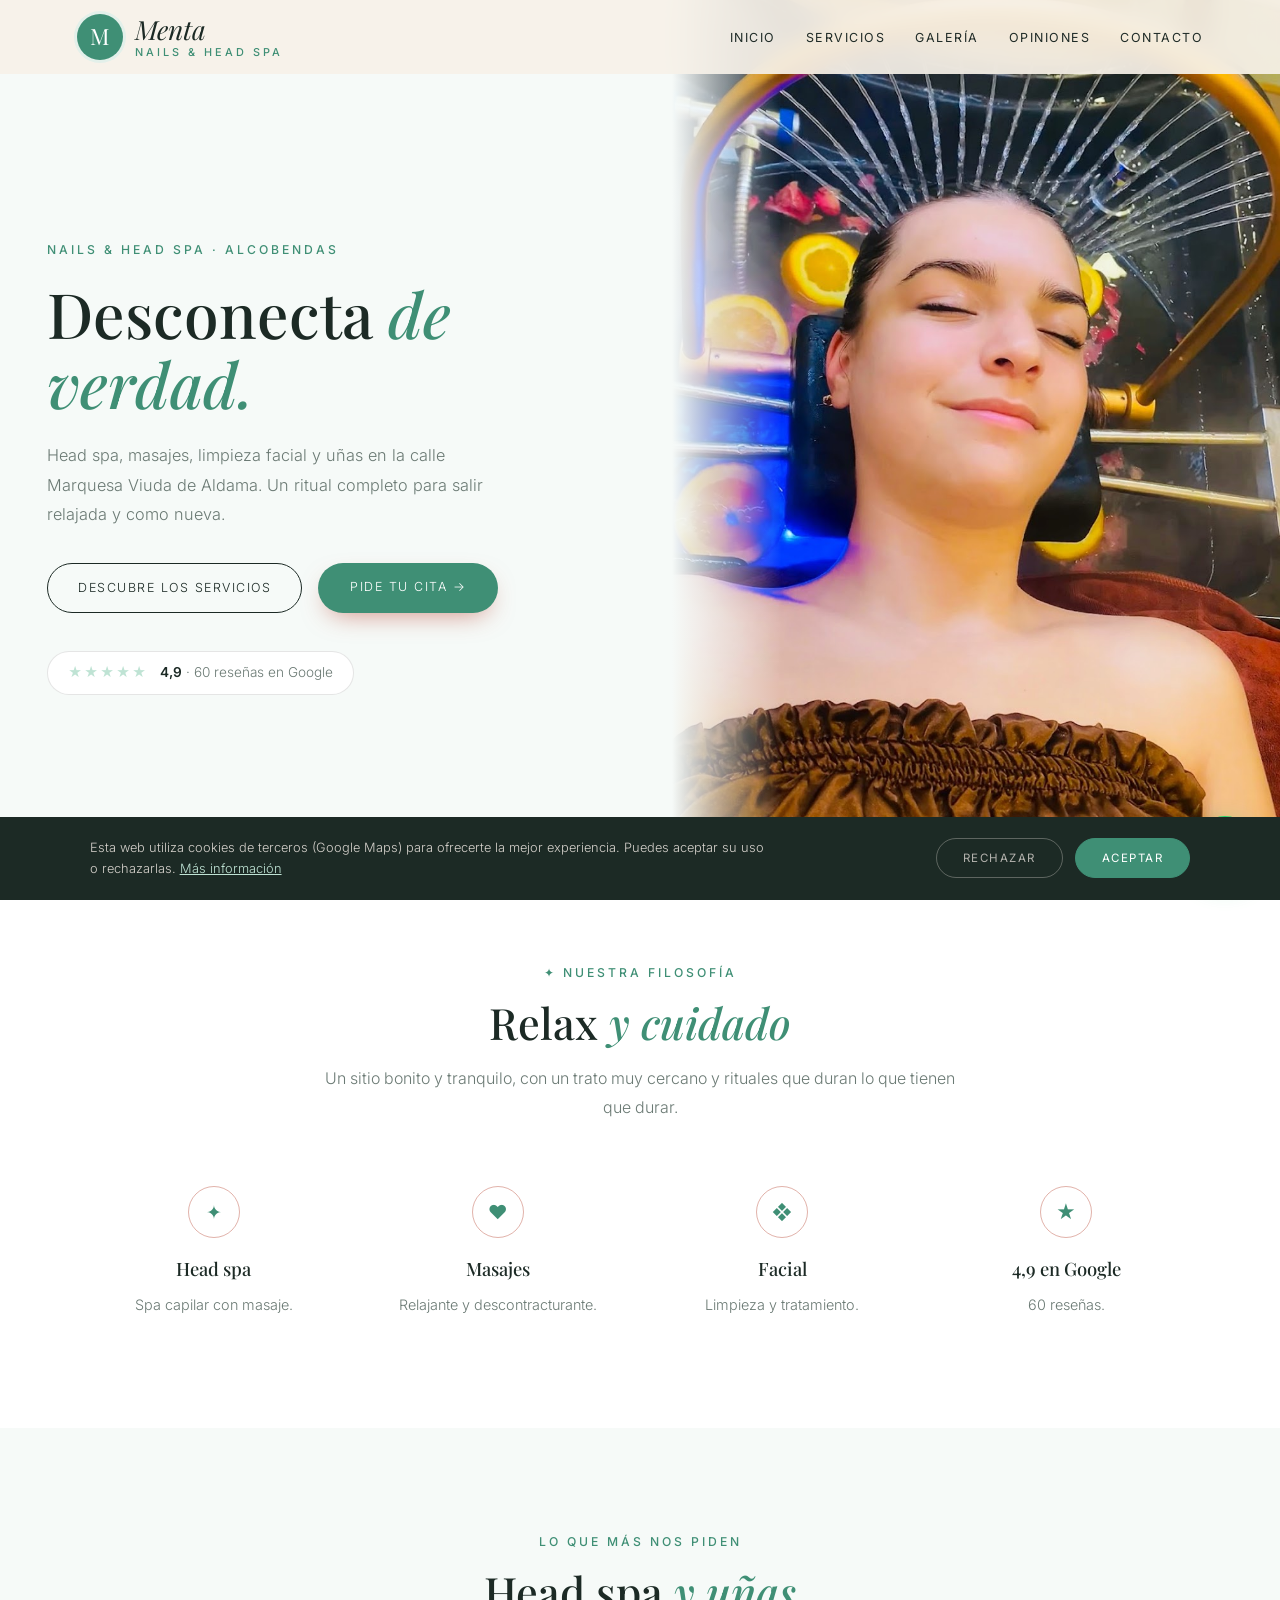
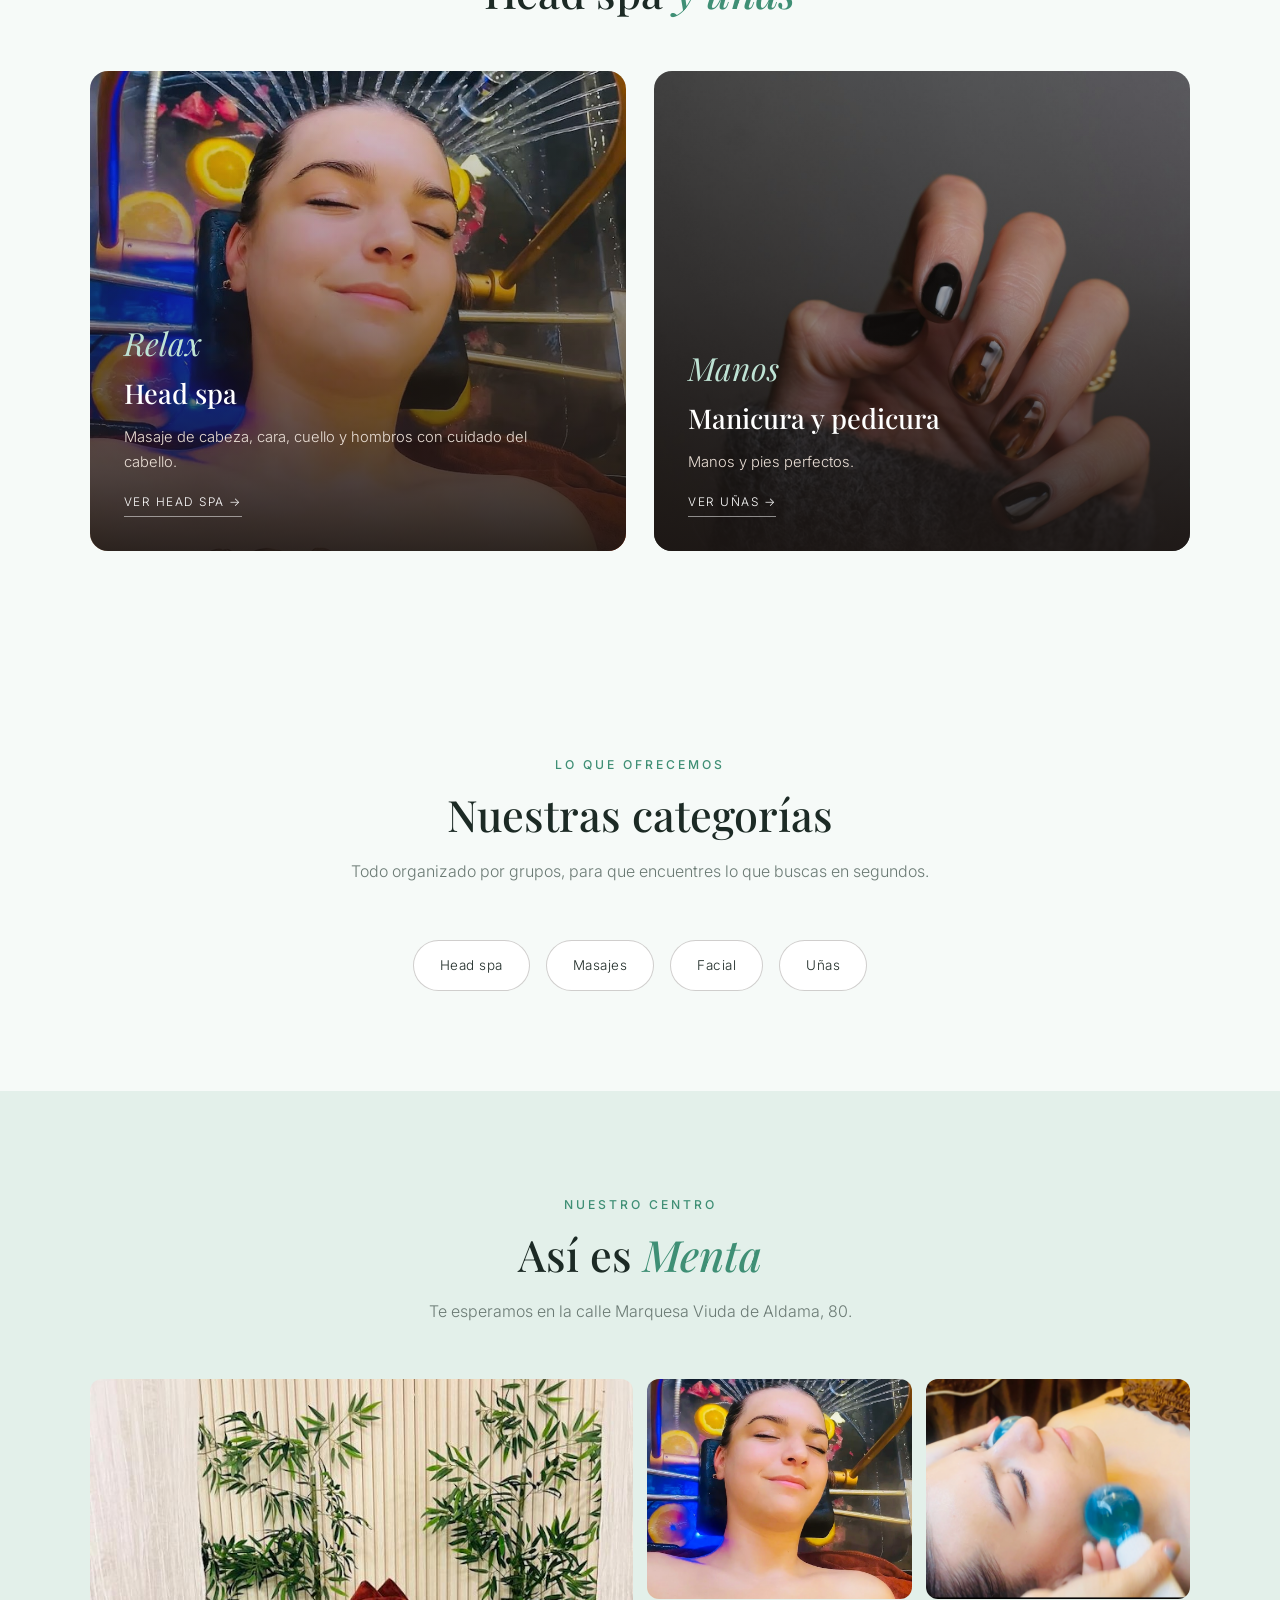
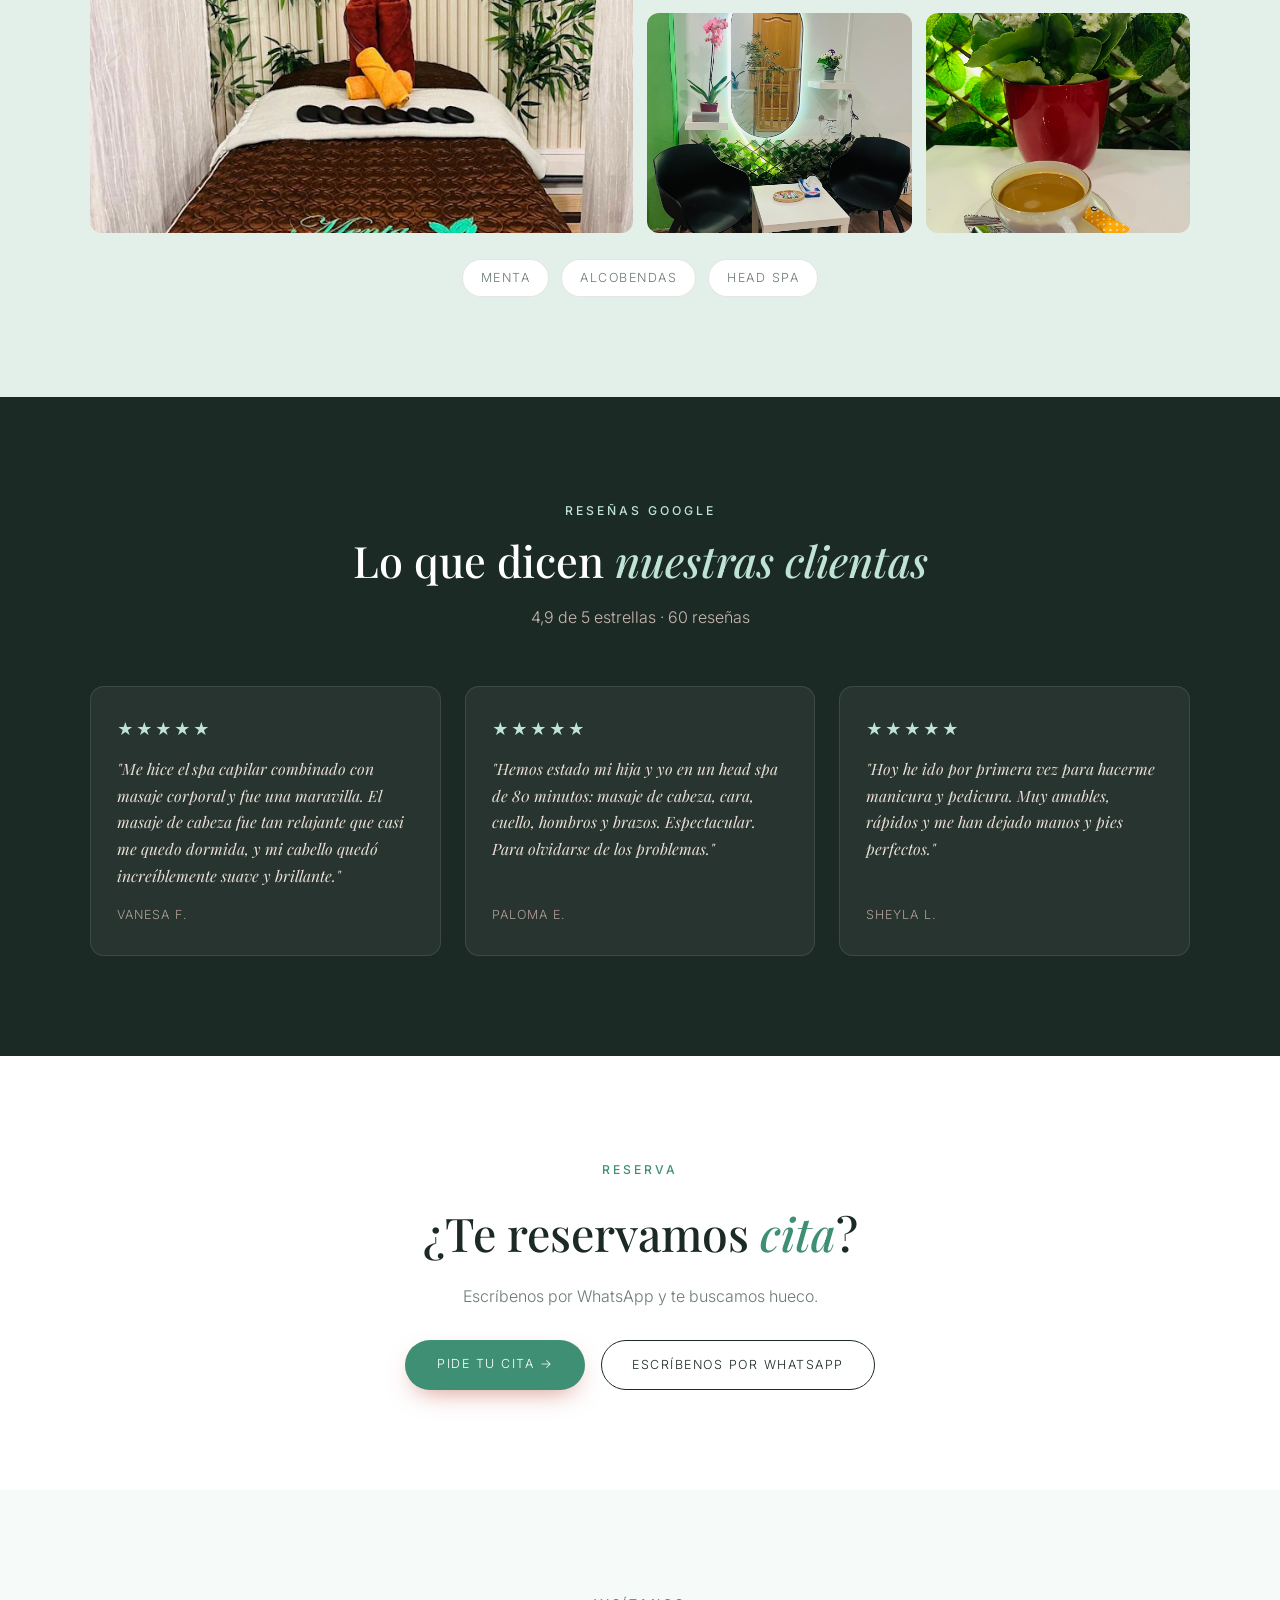
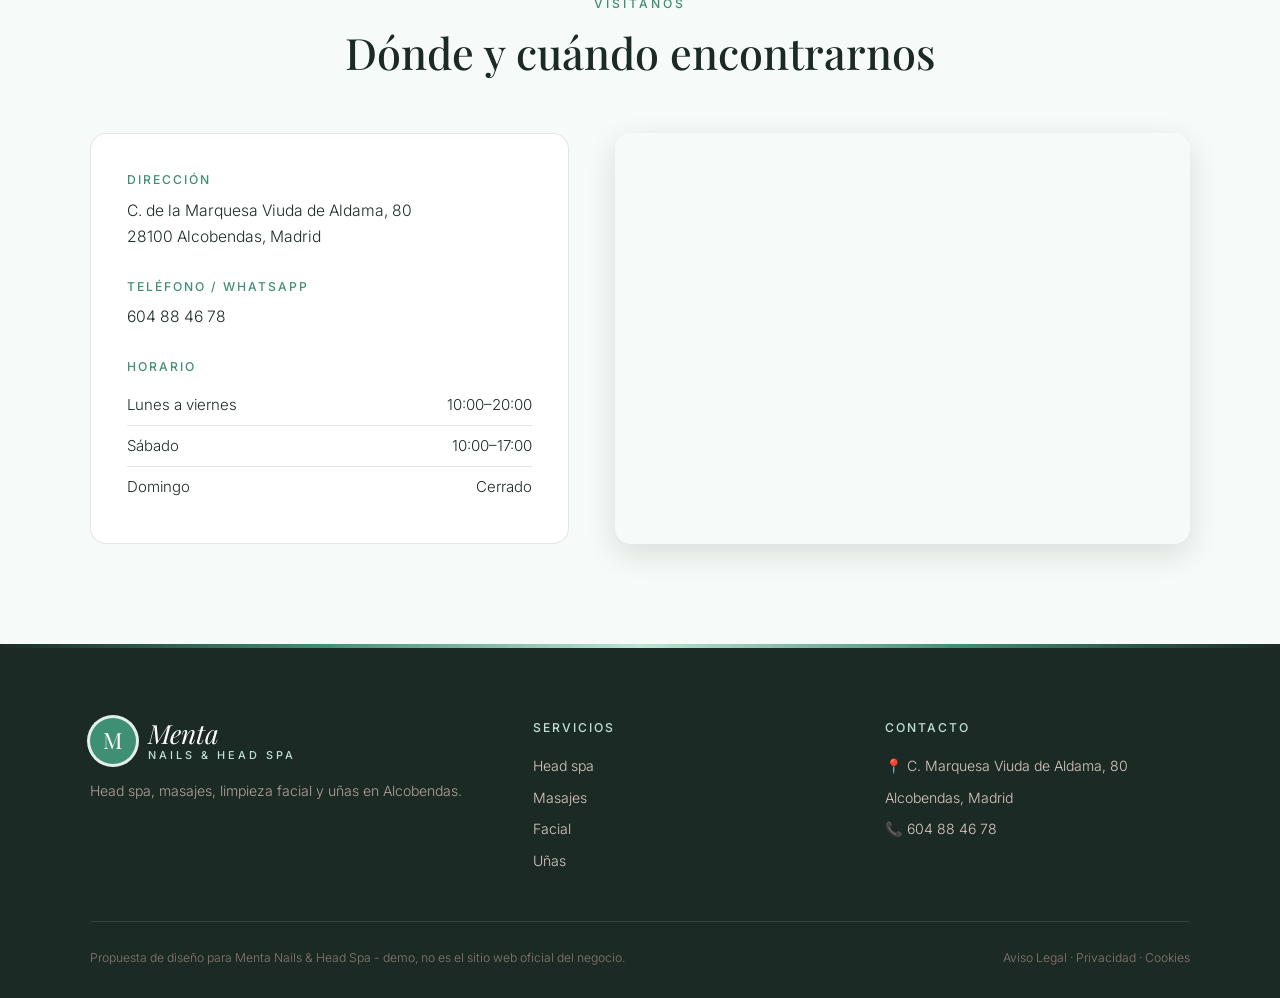
==== index.html @ a083b83b "Add files via upload" ====
<!DOCTYPE html>
<html lang="es">
<head>
<meta charset="UTF-8">
<meta name="viewport" content="width=device-width, initial-scale=1.0">
<title>Menta Nails & Head Spa — Head spa, masajes y uñas en Alcobendas</title>
<meta name="description" content="Menta Nails & Head Spa, en C. de la Marquesa Viuda de Aldama 80, Alcobendas. Head spa (spa capilar), masajes, limpieza facial, manicura y pedicura. 4,9★ con 60 reseñas en Google.">
<meta name="theme-color" content="#1c2a25">
<meta property="og:title" content="Menta Nails & Head Spa · Alcobendas">
<meta property="og:image" content="maps_01.jpg">

<link rel="preconnect" href="https://fonts.googleapis.com"><link rel="preconnect" href="https://fonts.gstatic.com" crossorigin><link href="https://fonts.googleapis.com/css2?family=Playfair+Display:wght@600&family=Inter:wght@300;400;500;600&display=swap" rel="stylesheet">
<link rel="stylesheet" href="styles.css">
</head>
<body>

<header id="header">
  <a href="index.html" class="logo" aria-label="Menta Nails & Head Spa, inicio"><span class="logo-mark">M</span><span class="logo-text"><span class="script">Menta</span><small>nails & head spa</small></span></a>
  <nav id="nav" aria-label="Navegación principal"><ul><li><a href="index.html#inicio">Inicio</a></li><li><a href="servicios.html">Servicios</a></li><li><a href="index.html#galeria">Galería</a></li><li><a href="index.html#opiniones">Opiniones</a></li><li><a href="index.html#contacto">Contacto</a></li></ul></nav><button class="nav-toggle" id="navToggle" aria-label="Abrir menú">☰</button>
</header>

<section class="hero" id="inicio">
  <div class="hero-text">
    <span class="eyebrow">Nails & head spa · Alcobendas</span>
    <h1>Desconecta <em>de verdad.</em></h1>
    <p>Head spa, masajes, limpieza facial y uñas en la calle Marquesa Viuda de Aldama. Un ritual completo para salir relajada y como nueva.</p>
    <div class="hero-ctas">
      <a href="servicios.html" class="btn-outline">Descubre los servicios</a>
      <a href="https://wa.me/34604884678?text=Hola%2C%20quiero%20pedir%20cita%20en%20Menta%20Nails%20%26%20Head%20Spa" class="btn-solid" target="_blank" rel="noopener">Pide tu cita →</a>
    </div>
    <a class="hero-rating" href="https://www.google.com/maps/search/?api=1&query=Menta+Nails+%26+Head+Spa,+C.+de+la+Marquesa+Viuda+de+Aldama+80,+Alcobendas" target="_blank" rel="noopener"><span class="stars">★★★★★</span><span><strong>4,9</strong> · 60 reseñas en Google</span></a>
  </div>
  <div class="hero-img"><img src="maps_01.jpg" alt="Clienta disfrutando del head spa en Menta" style="object-position:center 40%;"></div>
</section>

<section class="trust">
  <div class="section-head">
    <span class="eyebrow">✦ Nuestra filosofía</span>
    <h2>Relax <em>y cuidado</em></h2>
    <p>Un sitio bonito y tranquilo, con un trato muy cercano y rituales que duran lo que tienen que durar.</p>
  </div>
  <div class="trust-grid">
    <div class="trust-card"><span class="trust-ic">✦</span><h3>Head spa</h3><p>Spa capilar con masaje.</p></div>
    <div class="trust-card"><span class="trust-ic">♥</span><h3>Masajes</h3><p>Relajante y descontracturante.</p></div>
    <div class="trust-card"><span class="trust-ic">❖</span><h3>Facial</h3><p>Limpieza y tratamiento.</p></div>
    <div class="trust-card"><span class="trust-ic">★</span><h3>4,9 en Google</h3><p>60 reseñas.</p></div>
  </div>
</section>

<section class="worlds">
  <div class="section-head">
    <span class="eyebrow">Lo que más nos piden</span>
    <h2>Head spa <em>y uñas</em></h2>
  </div>
  <div class="worlds-grid">
    <a href="servicios.html#spa" class="world-card"><img src="maps_01.jpg" alt="Head spa"><div class="world-text"><span class="script">Relax</span><h3>Head spa</h3><p>Masaje de cabeza, cara, cuello y hombros con cuidado del cabello.</p><span class="world-link">Ver head spa →</span></div></a>
    <a href="servicios.html#unas" class="world-card"><img src="u_semi.jpg" alt="Manicura y pedicura"><div class="world-text"><span class="script">Manos</span><h3>Manicura y pedicura</h3><p>Manos y pies perfectos.</p><span class="world-link">Ver uñas →</span></div></a>
  </div>
</section>

<section>
  <div class="section-head">
    <span class="eyebrow">Lo que ofrecemos</span>
    <h2>Nuestras categorías</h2>
    <p>Todo organizado por grupos, para que encuentres lo que buscas en segundos.</p>
  </div>
  <div class="cat-pills">
    <a href="servicios.html#spa" class="cat-pill">Head spa</a>
    <a href="servicios.html#masajes" class="cat-pill">Masajes</a>
    <a href="servicios.html#facial" class="cat-pill">Facial</a>
    <a href="servicios.html#unas" class="cat-pill">Uñas</a>
  </div>
</section>

<section class="gallery-wrap" id="galeria">
  <div class="section-head">
    <span class="eyebrow">Nuestro centro</span>
    <h2>Así es <em>Menta</em></h2>
    <p>Te esperamos en la calle Marquesa Viuda de Aldama, 80.</p>
  </div>
  <div class="gallery">
    <figure class="big"><img src="maps_04.jpg" alt="Cabina de masaje de Menta" loading="lazy"></figure>
    <figure><img src="maps_01.jpg" alt="Head spa" loading="lazy"></figure>
    <figure><img src="maps_07.jpg" alt="Tratamiento facial" loading="lazy"></figure>
    <figure><img src="maps_03.jpg" alt="Zona de espera" loading="lazy"></figure>
    <figure><img src="maps_05.jpg" alt="Un café antes de empezar" loading="lazy"></figure>
  </div>
  <div class="brands"><span>Menta</span><span>Alcobendas</span><span>Head spa</span></div>
</section>

<section class="reviews-wrap" id="opiniones">
  <div class="section-head">
    <span class="eyebrow">Reseñas Google</span>
    <h2>Lo que dicen <em>nuestras clientas</em></h2>
    <p>4,9 de 5 estrellas · 60 reseñas</p>
  </div>
  <div class="review-grid">
    <div class="review-card"><div class="stars">★★★★★</div><p>"Me hice el spa capilar combinado con masaje corporal y fue una maravilla. El masaje de cabeza fue tan relajante que casi me quedo dormida, y mi cabello quedó increíblemente suave y brillante."</p><cite>Vanesa F.</cite></div>
    <div class="review-card"><div class="stars">★★★★★</div><p>"Hemos estado mi hija y yo en un head spa de 80 minutos: masaje de cabeza, cara, cuello, hombros y brazos. Espectacular. Para olvidarse de los problemas."</p><cite>Paloma E.</cite></div>
    <div class="review-card"><div class="stars">★★★★★</div><p>"Hoy he ido por primera vez para hacerme manicura y pedicura. Muy amables, rápidos y me han dejado manos y pies perfectos."</p><cite>Sheyla L.</cite></div>
  </div>
</section>

<section class="cta-section">
  <span class="eyebrow">Reserva</span>
  <h2>¿Te reservamos <em>cita</em>?</h2>
  <p>Escríbenos por WhatsApp y te buscamos hueco.</p>
  <div class="cta-row">
    <a href="https://wa.me/34604884678?text=Hola%2C%20quiero%20pedir%20cita%20en%20Menta%20Nails%20%26%20Head%20Spa" class="btn-solid" target="_blank" rel="noopener">Pide tu cita →</a>
    <a href="https://wa.me/34604884678?text=Hola%2C%20quiero%20pedir%20cita%20en%20Menta%20Nails%20%26%20Head%20Spa" class="btn-outline" target="_blank" rel="noopener">Escríbenos por WhatsApp</a>
  </div>
</section>

<section class="contact-section" id="contacto">
  <div class="section-head">
    <span class="eyebrow">Visítanos</span>
    <h2>Dónde y cuándo encontrarnos</h2>
  </div>
  <div class="contact-grid">
    <div class="contact-info">
      <div class="contact-block"><h3>Dirección</h3><p>C. de la Marquesa Viuda de Aldama, 80<br>28100 Alcobendas, Madrid</p></div>
      <div class="contact-block"><h3>Teléfono / WhatsApp</h3><p><a href="tel:+34604884678">604 88 46 78</a></p></div>
      <div class="contact-block"><h3>Horario</h3><ul class="hours-list"><li><span>Lunes a viernes</span><span>10:00–20:00</span></li><li><span>Sábado</span><span>10:00–17:00</span></li><li><span>Domingo</span><span>Cerrado</span></li></ul></div>
      
    </div>
    <div class="contact-map">
      <iframe title="Mapa de Menta Nails & Head Spa" src="https://www.google.com/maps?q=Menta+Nails+%26+Head+Spa,+C.+de+la+Marquesa+Viuda+de+Aldama+80,+Alcobendas&output=embed" width="100%" height="100%" style="border:0;" allowfullscreen="" loading="lazy" referrerpolicy="no-referrer-when-downgrade"></iframe>
    </div>
  </div>
</section>

<footer>
  <div class="footer-grid">
    <div class="footer-brand">
      <a href="index.html" class="logo light"><span class="logo-mark">M</span><span class="logo-text"><span class="script">Menta</span><small>nails & head spa</small></span></a>
      <p>Head spa, masajes, limpieza facial y uñas en Alcobendas.</p>
    </div>
    <div><h4>Servicios</h4><ul><li><a href="servicios.html#spa">Head spa</a></li><li><a href="servicios.html#masajes">Masajes</a></li><li><a href="servicios.html#facial">Facial</a></li><li><a href="servicios.html#unas">Uñas</a></li></ul></div>
    <div><h4>Contacto</h4><ul><li>📍 C. Marquesa Viuda de Aldama, 80</li><li>Alcobendas, Madrid</li><li>📞 <a href="tel:+34604884678">604 88 46 78</a></li></ul></div>
  </div>
  <div class="footer-bottom">
    <span>Propuesta de diseño para Menta Nails & Head Spa - demo, no es el sitio web oficial del negocio.</span>
    <span><a href="aviso-legal.html">Aviso Legal</a> &middot; <a href="politica-privacidad.html">Privacidad</a> &middot; <a href="politica-cookies.html">Cookies</a></span>
  </div>
</footer>

<div id="cookie-banner" class="cookie-banner"><p>Esta web utiliza cookies de terceros (Google Maps) para ofrecerte la mejor experiencia. Puedes aceptar su uso o rechazarlas. <a href="politica-cookies.html">Más información</a></p><div class="cookie-actions"><button onclick="setCookieChoice('rejected')" class="ck-reject">Rechazar</button><button onclick="setCookieChoice('accepted')" class="ck-accept">Aceptar</button></div></div>
<div class="social-fabs"><a class="wa-fab" href="https://wa.me/34604884678?text=Hola%2C%20quiero%20pedir%20cita%20en%20Menta%20Nails%20%26%20Head%20Spa" target="_blank" rel="noopener" aria-label="Escribir por WhatsApp"><svg width="28" height="28" viewBox="0 0 24 24" fill="white"><path d="M17.5 14.4c-.3-.1-1.8-.9-2-1s-.5-.1-.7.1-.8 1-.9 1.2-.3.2-.6.1a8.2 8.2 0 0 1-2.4-1.5 9 9 0 0 1-1.7-2.1c-.2-.3 0-.5.1-.6l.4-.5.3-.5v-.5l-.9-2.2c-.2-.6-.5-.5-.7-.5h-.6a1.1 1.1 0 0 0-.8.4 3.4 3.4 0 0 0-1 2.5 5.9 5.9 0 0 0 1.2 3.1 13.5 13.5 0 0 0 5.2 4.6c2.6 1 2.6.7 3.1.6a2.6 2.6 0 0 0 1.7-1.2 2.1 2.1 0 0 0 .2-1.2c-.1-.1-.3-.2-.6-.3ZM12 21.8a9.8 9.8 0 0 1-5-1.4l-.4-.2-3.7 1 1-3.6-.2-.4A9.8 9.8 0 1 1 12 21.8Zm8.4-18.3A11.8 11.8 0 0 0 1.8 17.7L.2 23.8l6.3-1.6a11.8 11.8 0 0 0 5.6 1.4A11.8 11.8 0 0 0 20.4 3.5Z"/></svg></a></div>
<script src="main.js"></script>
</body>
</html>
---- styles.css ----
:root{
  --cream:#f6faf8; --paper:#ffffff; --tint:#e3f0ea; --ink:#1f2b27; --dark:#1c2a25; --muted:#6b7a74;
  --red:#3f8f75; --red-dark:#2f6f5a; --teal:#3f8f75; --gold:#bfe3d4; --line:rgba(0,0,0,.1);
  --brand-gradient:linear-gradient(90deg,#1c2a25,#3f8f75,#bfe3d4,#3f8f75,#1c2a25);
}
*{margin:0;padding:0;box-sizing:border-box;}
html{scroll-behavior:smooth;}
body{font-family:'Inter',sans-serif;background:var(--cream);color:var(--ink);overflow-x:hidden;font-weight:300;line-height:1.6;}
a{text-decoration:none;color:inherit;}
h1,h2,h3{font-family:'Playfair Display',serif;font-weight:500;}
h1 em,h2 em{font-style:italic;color:var(--red);}
img{max-width:100%;display:block;}
.script{font-family:'Playfair Display',serif;font-style:italic;}

/* HEADER */
header{position:fixed;top:0;left:0;right:0;z-index:100;display:flex;justify-content:space-between;align-items:center;padding:14px 6%;background:rgba(247,241,233,.92);backdrop-filter:blur(10px);-webkit-backdrop-filter:blur(10px);transition:box-shadow .3s,padding .3s;}
header.scrolled{box-shadow:0 2px 24px rgba(28,22,20,.1);padding:8px 6%;}
.logo{display:flex;align-items:center;gap:12px;color:var(--dark);}
.logo-badge{width:58px;height:58px;border-radius:50%;object-fit:cover;box-shadow:0 0 0 2px var(--gold),0 6px 16px rgba(28,22,20,.15);transition:width .3s,height .3s;}
header.scrolled .logo-badge{width:46px;height:46px;}
.logo-text{display:flex;flex-direction:column;line-height:1;}
.logo-text .script{font-size:1.65rem;color:var(--dark);}
.logo-text small{font-size:.68rem;letter-spacing:3px;text-transform:uppercase;color:var(--red);margin-top:4px;font-weight:500;}
.logo.light .logo-text .script{color:#fff;}
.logo.light .logo-text small{color:var(--gold);}
nav ul{list-style:none;display:flex;gap:30px;}
nav a{font-size:.78rem;letter-spacing:1.5px;text-transform:uppercase;font-weight:400;position:relative;padding:4px 0;}
nav a::after{content:"";position:absolute;left:0;bottom:-2px;height:1px;width:100%;background:var(--red);transform:scaleX(0);transform-origin:right;transition:transform .3s;}
nav a:hover::after{transform:scaleX(1);transform-origin:left;}
.nav-toggle{display:none;font-size:1.6rem;background:none;border:none;color:var(--dark);cursor:pointer;}

/* BOTONES */
.btn-outline{display:inline-block;border:1px solid var(--dark);color:var(--dark);padding:14px 30px;font-size:.78rem;letter-spacing:1.5px;text-transform:uppercase;border-radius:40px;transition:all .25s;}
.btn-outline:hover{background:var(--dark);color:var(--cream);}
.btn-outline.light{border-color:rgba(255,255,255,.5);color:#fff;}
.btn-outline.light:hover{background:#fff;color:var(--dark);}
.btn-solid{display:inline-block;background:var(--red);color:#fff;padding:14px 32px;font-size:.78rem;letter-spacing:1.5px;text-transform:uppercase;border-radius:40px;transition:transform .25s,box-shadow .25s,background .25s;box-shadow:0 10px 26px -10px rgba(181,64,44,.6);}
.btn-solid:hover{transform:translateY(-2px);background:var(--red-dark);}

/* HERO */
.hero{min-height:95vh;display:grid;grid-template-columns:1.05fr .95fr;align-items:stretch;padding:0;}
.hero-text{display:flex;flex-direction:column;justify-content:center;padding:150px 7% 70px;}
.eyebrow{display:inline-block;color:var(--teal);text-transform:uppercase;letter-spacing:3px;font-size:.76rem;font-weight:500;}
.hero-text .eyebrow{margin-bottom:20px;}
.hero-text h1{font-size:clamp(2.4rem,5vw,3.9rem);line-height:1.12;margin-bottom:22px;color:var(--dark);}
.hero-text p{font-size:1.02rem;color:var(--muted);max-width:470px;line-height:1.8;margin-bottom:34px;}
.hero-ctas{display:flex;gap:16px;flex-wrap:wrap;}
.hero-rating{display:inline-flex;align-items:center;gap:12px;margin-top:38px;padding:10px 20px;border:1px solid var(--line);border-radius:40px;background:var(--paper);font-size:.85rem;color:var(--muted);align-self:flex-start;}
.hero-rating strong{color:var(--dark);font-weight:600;}
.stars{color:var(--gold);letter-spacing:2px;}
.hero-img{position:relative;overflow:hidden;}
.hero-img img{width:100%;height:100%;object-fit:cover;position:absolute;inset:0;}
.hero-img::after{content:"";position:absolute;inset:0;background:linear-gradient(90deg,var(--cream) 0%,rgba(247,241,233,0) 18%);}

/* SECCIONES */
section{padding:100px 7%;}
.section-head{text-align:center;max-width:640px;margin:0 auto 54px;}
.section-head h2{font-size:clamp(1.9rem,4vw,2.7rem);margin-top:12px;color:var(--dark);line-height:1.2;}
.section-head p{margin-top:16px;color:var(--muted);line-height:1.8;}

.trust{background:var(--paper);border-top:4px solid transparent;border-image:var(--brand-gradient) 1;}
.trust-grid{display:grid;grid-template-columns:repeat(auto-fit,minmax(230px,1fr));gap:36px;max-width:1150px;margin:0 auto;}
.trust-card{text-align:center;padding:10px;}
.trust-ic{display:inline-grid;place-items:center;width:52px;height:52px;border-radius:50%;border:1px solid rgba(181,64,44,.4);color:var(--red);font-size:1.2rem;margin-bottom:16px;}
.trust-card h3{font-size:1.15rem;color:var(--dark);margin-bottom:10px;}
.trust-card p{font-size:.9rem;color:var(--muted);line-height:1.7;}

/* DOS MUNDOS */
.worlds{background:var(--cream);}
.worlds-grid{display:grid;grid-template-columns:1fr 1fr;gap:28px;max-width:1150px;margin:0 auto;}
.world-card{position:relative;border-radius:18px;overflow:hidden;min-height:480px;display:flex;align-items:flex-end;color:#fff;}
.world-card img{position:absolute;inset:0;width:100%;height:100%;object-fit:cover;transition:transform .6s;}
.world-card:hover img{transform:scale(1.05);}
.world-card::after{content:"";position:absolute;inset:0;background:linear-gradient(to top,rgba(28,22,20,.92) 0%,rgba(28,22,20,.35) 55%,rgba(28,22,20,.05) 100%);}
.world-text{position:relative;z-index:2;padding:34px;}
.world-text .script{font-size:2rem;color:var(--gold);}
.world-text h3{font-size:1.7rem;margin:4px 0 10px;}
.world-text p{font-size:.92rem;color:#eadfd6;line-height:1.7;max-width:440px;}
.world-link{display:inline-block;margin-top:18px;font-size:.74rem;letter-spacing:1.5px;text-transform:uppercase;border-bottom:1px solid rgba(255,255,255,.5);padding-bottom:4px;}

/* PILLS */
.cat-pills{display:flex;flex-wrap:wrap;gap:16px;justify-content:center;max-width:1000px;margin:0 auto;}
.cat-pill{border:1px solid rgba(43,33,29,.22);padding:14px 26px;border-radius:30px;font-size:.84rem;letter-spacing:.5px;transition:all .2s;background:var(--paper);}
.cat-pill:hover{background:var(--red);color:#fff;border-color:var(--red);}

/* GALERIA */
.gallery-wrap{background:var(--tint);}
.gallery{max-width:1200px;margin:0 auto;display:grid;grid-template-columns:repeat(4,1fr);grid-auto-rows:220px;gap:14px;}
.gallery figure{overflow:hidden;border-radius:12px;margin:0;}
.gallery img{width:100%;height:100%;object-fit:cover;transition:transform .5s;}
.gallery figure:hover img{transform:scale(1.05);}
.gallery .big{grid-column:span 2;grid-row:span 2;}

/* RESEÑAS */
.reviews-wrap{background:var(--dark);color:#fff;position:relative;}
.reviews-wrap .section-head h2{color:#fff;}
.reviews-wrap .section-head h2 em{color:var(--gold);}
.reviews-wrap .section-head p{color:#c9b9b2;}
.reviews-wrap .eyebrow{color:var(--gold);}
.review-grid{display:grid;grid-template-columns:repeat(auto-fit,minmax(300px,1fr));gap:24px;max-width:1150px;margin:0 auto;}
.review-card{background:rgba(255,255,255,.05);border:1px solid rgba(255,255,255,.1);padding:30px 26px;border-radius:14px;display:flex;flex-direction:column;}
.review-card .stars{margin-bottom:14px;}
.review-card p{font-family:'Playfair Display',serif;font-size:.98rem;color:#eadfd6;line-height:1.7;font-style:italic;margin-bottom:16px;flex:1;}
.review-card cite{font-size:.78rem;color:#b3a099;font-style:normal;text-transform:uppercase;letter-spacing:1px;}

/* CTA */
.cta-section{text-align:center;background:var(--paper);}
.cta-section h2{font-size:clamp(2rem,4vw,2.9rem);color:var(--dark);margin:14px 0 14px;}
.cta-section p{color:var(--muted);margin-bottom:30px;}
.cta-row{display:flex;gap:16px;justify-content:center;flex-wrap:wrap;}

/* CONTACTO */
.contact-section{background:var(--cream);}
.contact-grid{display:grid;grid-template-columns:1fr 1.2fr;gap:46px;max-width:1150px;margin:0 auto;align-items:stretch;}
.contact-info{display:flex;flex-direction:column;gap:26px;background:var(--paper);border:1px solid var(--line);border-radius:16px;padding:36px;}
.contact-block h3{font-family:'Inter',sans-serif;font-size:.76rem;text-transform:uppercase;letter-spacing:2px;color:var(--red);font-weight:500;margin-bottom:8px;}
.contact-block p{font-size:.98rem;color:var(--ink);line-height:1.7;}
.contact-block a:hover{color:var(--red);}
.hours-list{list-style:none;}
.hours-list li{display:flex;justify-content:space-between;gap:20px;padding:8px 0;border-bottom:1px solid var(--line);font-size:.94rem;}
.hours-list li:last-child{border-bottom:none;}
.contact-map{border-radius:16px;overflow:hidden;min-height:380px;box-shadow:0 10px 30px rgba(28,22,20,.12);}
.contact-map iframe{display:block;min-height:380px;}

/* FOOTER */
footer{background:var(--dark);color:#d9c9c5;padding:70px 7% 30px;border-top:4px solid transparent;border-image:var(--brand-gradient) 1;}
.footer-grid{display:grid;grid-template-columns:1.3fr 1fr 1fr;gap:46px;max-width:1200px;margin:0 auto;padding-bottom:40px;border-bottom:1px solid rgba(255,255,255,.1);}
.footer-brand p{font-size:.88rem;color:#b3a09a;margin-top:16px;}
footer h4{font-size:.76rem;text-transform:uppercase;letter-spacing:2px;color:var(--gold);margin-bottom:18px;font-weight:500;}
footer ul{list-style:none;}
footer li{margin-bottom:9px;font-size:.88rem;color:#d9c9c5;}
footer a:hover{color:var(--gold);}
.footer-bottom{max-width:1200px;margin:26px auto 0;display:flex;justify-content:space-between;flex-wrap:wrap;gap:10px;font-size:.76rem;color:#8a7873;}
.footer-bottom a{color:#8a7873;}

/* FABS */
.social-fabs{position:fixed;bottom:26px;right:26px;z-index:200;display:flex;flex-direction:column;gap:14px;align-items:center;}
.social-fabs a{width:52px;height:52px;border-radius:50%;display:flex;align-items:center;justify-content:center;box-shadow:0 10px 24px rgba(0,0,0,.2);transition:transform .2s;}
.social-fabs a:hover{transform:scale(1.08);}
.wa-fab{width:58px !important;height:58px !important;background:#25D366;box-shadow:0 10px 26px rgba(37,211,102,.45) !important;}
.ig-fab{background:radial-gradient(circle at 30% 110%,#fdf497 0%,#fdf497 5%,#fd5949 45%,#d6249f 60%,#285AEB 90%);}
.fb-fab{background:#1877F2;}

/* COOKIES */
.cookie-banner{display:none;position:fixed;bottom:0;left:0;right:0;z-index:300;background:var(--dark);padding:20px 7%;flex-wrap:wrap;align-items:center;justify-content:space-between;gap:16px;}
.cookie-banner p{font-size:.8rem;color:rgba(245,237,232,.85);line-height:1.7;max-width:680px;}
.cookie-banner p a{color:var(--gold);text-decoration:underline;}
.cookie-actions{display:flex;gap:12px;flex-shrink:0;}
.cookie-actions button{font-family:'Inter',sans-serif;font-size:.72rem;letter-spacing:1.5px;text-transform:uppercase;padding:12px 26px;cursor:pointer;border-radius:30px;}
.ck-reject{background:transparent;color:rgba(245,237,232,.7);border:1px solid rgba(245,237,232,.3);}
.ck-accept{background:var(--red);color:#fff;border:1px solid var(--red);}

/* PÁGINAS INTERIORES */
.page-hero{padding:170px 7% 60px;text-align:center;background:var(--cream);}
.page-hero h1{font-size:clamp(2.3rem,5vw,3.4rem);margin-top:14px;color:var(--dark);}
.page-hero p{color:var(--muted);max-width:580px;margin:18px auto 0;line-height:1.8;}
.tabs{position:sticky;top:74px;z-index:50;background:var(--cream);padding:18px 7% 22px;display:flex;gap:12px;justify-content:center;flex-wrap:wrap;border-bottom:1px solid var(--line);}
.tab-btn{border:1px solid rgba(43,33,29,.25);background:var(--paper);padding:12px 24px;border-radius:30px;font-family:'Inter',sans-serif;font-size:.82rem;letter-spacing:.5px;color:var(--ink);cursor:pointer;transition:all .2s;}
.tab-btn.active,.tab-btn:hover{background:var(--red);color:#fff;border-color:var(--red);}
.tab-panel{display:none;padding:60px 7% 100px;max-width:1200px;margin:0 auto;}
.tab-panel.active{display:block;animation:fadeIn .5s;}
@keyframes fadeIn{from{opacity:0;transform:translateY(12px)}to{opacity:1;transform:none}}
.tab-intro{text-align:center;max-width:600px;margin:0 auto 46px;}
.tab-intro .script{font-size:1.6rem;color:var(--red);}
.tab-intro h2{font-size:2rem;color:var(--dark);}
.tab-intro p{color:var(--muted);margin-top:10px;line-height:1.75;font-size:.94rem;}

.cat-grid{display:grid;grid-template-columns:repeat(auto-fit,minmax(280px,1fr));gap:28px;}
.cat-grid.single{grid-template-columns:1fr;max-width:640px;margin:0 auto;}
.cat-grid.single .cat-card{height:440px;}
.cat-card{position:relative;border-radius:16px;overflow:hidden;height:360px;cursor:pointer;background:var(--tint);}
.cat-card img{width:100%;height:100%;object-fit:cover;transition:transform .5s;}
.cat-card:hover img{transform:scale(1.06);}
.cat-card::after{content:'';position:absolute;inset:0;background:linear-gradient(to top,rgba(28,22,20,.88) 0%,rgba(28,22,20,.15) 55%,transparent 100%);}
.cat-card-text{position:absolute;bottom:0;left:0;right:0;padding:26px;z-index:2;}
.cat-card-text h3{color:#fff;font-size:1.55rem;margin-bottom:10px;}
.cat-card-text span{color:#fff;font-size:.74rem;text-transform:uppercase;letter-spacing:1.5px;border-bottom:1px solid rgba(255,255,255,.5);padding-bottom:4px;}

.modal-overlay{display:none;position:fixed;inset:0;background:rgba(28,22,20,.78);z-index:300;align-items:center;justify-content:center;padding:20px;}
.modal-overlay.open{display:flex;}
.modal{background:var(--paper);max-width:560px;width:100%;max-height:85vh;overflow-y:auto;border-radius:16px;padding:40px;position:relative;}
.modal-close{position:absolute;top:16px;right:20px;background:none;border:none;font-size:1.7rem;color:var(--ink);cursor:pointer;}
.modal h3{font-size:1.8rem;color:var(--dark);margin-bottom:6px;}
.modal .modal-sub{color:var(--muted);font-size:.86rem;margin-bottom:22px;}
.svc-row{display:flex;justify-content:space-between;align-items:center;padding:16px 0;border-bottom:1px solid var(--line);gap:16px;}
.svc-row:last-of-type{border-bottom:none;}
.svc-name{font-size:.98rem;color:var(--ink);font-weight:400;}
.svc-desc{font-size:.8rem;color:var(--muted);display:block;margin-top:3px;line-height:1.5;}
.svc-price{font-size:.72rem;color:var(--red);text-transform:uppercase;letter-spacing:1px;white-space:nowrap;font-weight:500;}
.modal-cta{display:block;text-align:center;background:var(--red);color:#fff;padding:14px;border-radius:30px;margin-top:26px;font-size:.8rem;text-transform:uppercase;letter-spacing:1.5px;}
.modal-cta.alt{background:#25D366;margin-top:10px;}
.services-note{text-align:center;color:var(--muted);font-size:.9rem;padding:0 7% 90px;}

.portfolio-grid{display:grid;grid-template-columns:repeat(auto-fill,minmax(260px,1fr));gap:18px;}
.portfolio-grid figure{border-radius:14px;overflow:hidden;aspect-ratio:4/5;cursor:zoom-in;background:var(--tint);}
.portfolio-grid img{width:100%;height:100%;object-fit:cover;transition:transform .5s;}
.portfolio-grid figure:hover img{transform:scale(1.05);}
.lightbox{display:none;position:fixed;inset:0;z-index:400;background:rgba(15,12,10,.94);align-items:center;justify-content:center;padding:30px;cursor:zoom-out;}
.lightbox.open{display:flex;}
.lightbox img{max-width:100%;max-height:90vh;border-radius:10px;}

.legal{max-width:860px;margin:0 auto;padding:160px 7% 90px;}
.legal h1{font-size:2.4rem;color:var(--dark);margin-bottom:26px;}
.legal h2{font-size:1.35rem;color:var(--dark);margin:30px 0 10px;}
.legal p,.legal li{color:var(--muted);line-height:1.8;margin-bottom:10px;font-size:.96rem;}
.legal ul{padding-left:22px;}
.legal a{color:var(--red);text-decoration:underline;}

@media(max-width:900px){
  .hero{grid-template-columns:1fr;}
  .hero-img{height:340px;order:-1;margin-top:82px;}
  .hero-img::after{background:linear-gradient(0deg,var(--cream) 0%,rgba(247,241,233,0) 25%);}
  .hero-text{padding:30px 6% 60px;}
  .worlds-grid{grid-template-columns:1fr;}
  .world-card{min-height:420px;}
  .gallery{grid-template-columns:repeat(2,1fr);grid-auto-rows:170px;}
  .gallery .big{grid-column:span 2;grid-row:span 2;}
  .footer-grid{grid-template-columns:1fr;gap:30px;}
  .contact-grid{grid-template-columns:1fr;}
  .contact-map,.contact-map iframe{min-height:300px;}
  nav{position:fixed;top:0;right:0;height:100vh;width:78%;max-width:300px;background:var(--cream);padding:110px 40px;transform:translateX(100%);transition:transform .4s;box-shadow:-10px 0 40px rgba(0,0,0,.12);}
  nav.open{transform:translateX(0);}
  nav ul{flex-direction:column;gap:26px;}
  .nav-toggle{display:block;position:relative;z-index:110;}
  section{padding:70px 6%;}
  .tabs{top:66px;overflow-x:auto;justify-content:flex-start;flex-wrap:nowrap;}
  .tab-btn{flex-shrink:0;}
  .page-hero{padding:140px 6% 40px;}
  .modal{padding:34px 24px;}
}
@media(max-width:520px){
  .logo-text .script{font-size:1.35rem;}
  .logo-badge{width:48px;height:48px;}
  .social-fabs{right:16px;bottom:16px;}
  .social-fabs a{width:46px;height:46px;}
}

.logo-mark{width:46px;height:46px;border-radius:50%;background:var(--red);color:#fff;display:grid;place-items:center;font-family:'Playfair Display',serif;font-size:1.4rem;box-shadow:0 0 0 3px var(--tint);}
.brands{display:flex;flex-wrap:wrap;gap:12px;justify-content:center;margin-top:26px;}
.brands span{border:1px solid var(--line);border-radius:30px;padding:8px 18px;font-size:.78rem;letter-spacing:1.5px;text-transform:uppercase;color:var(--muted);background:var(--paper);}
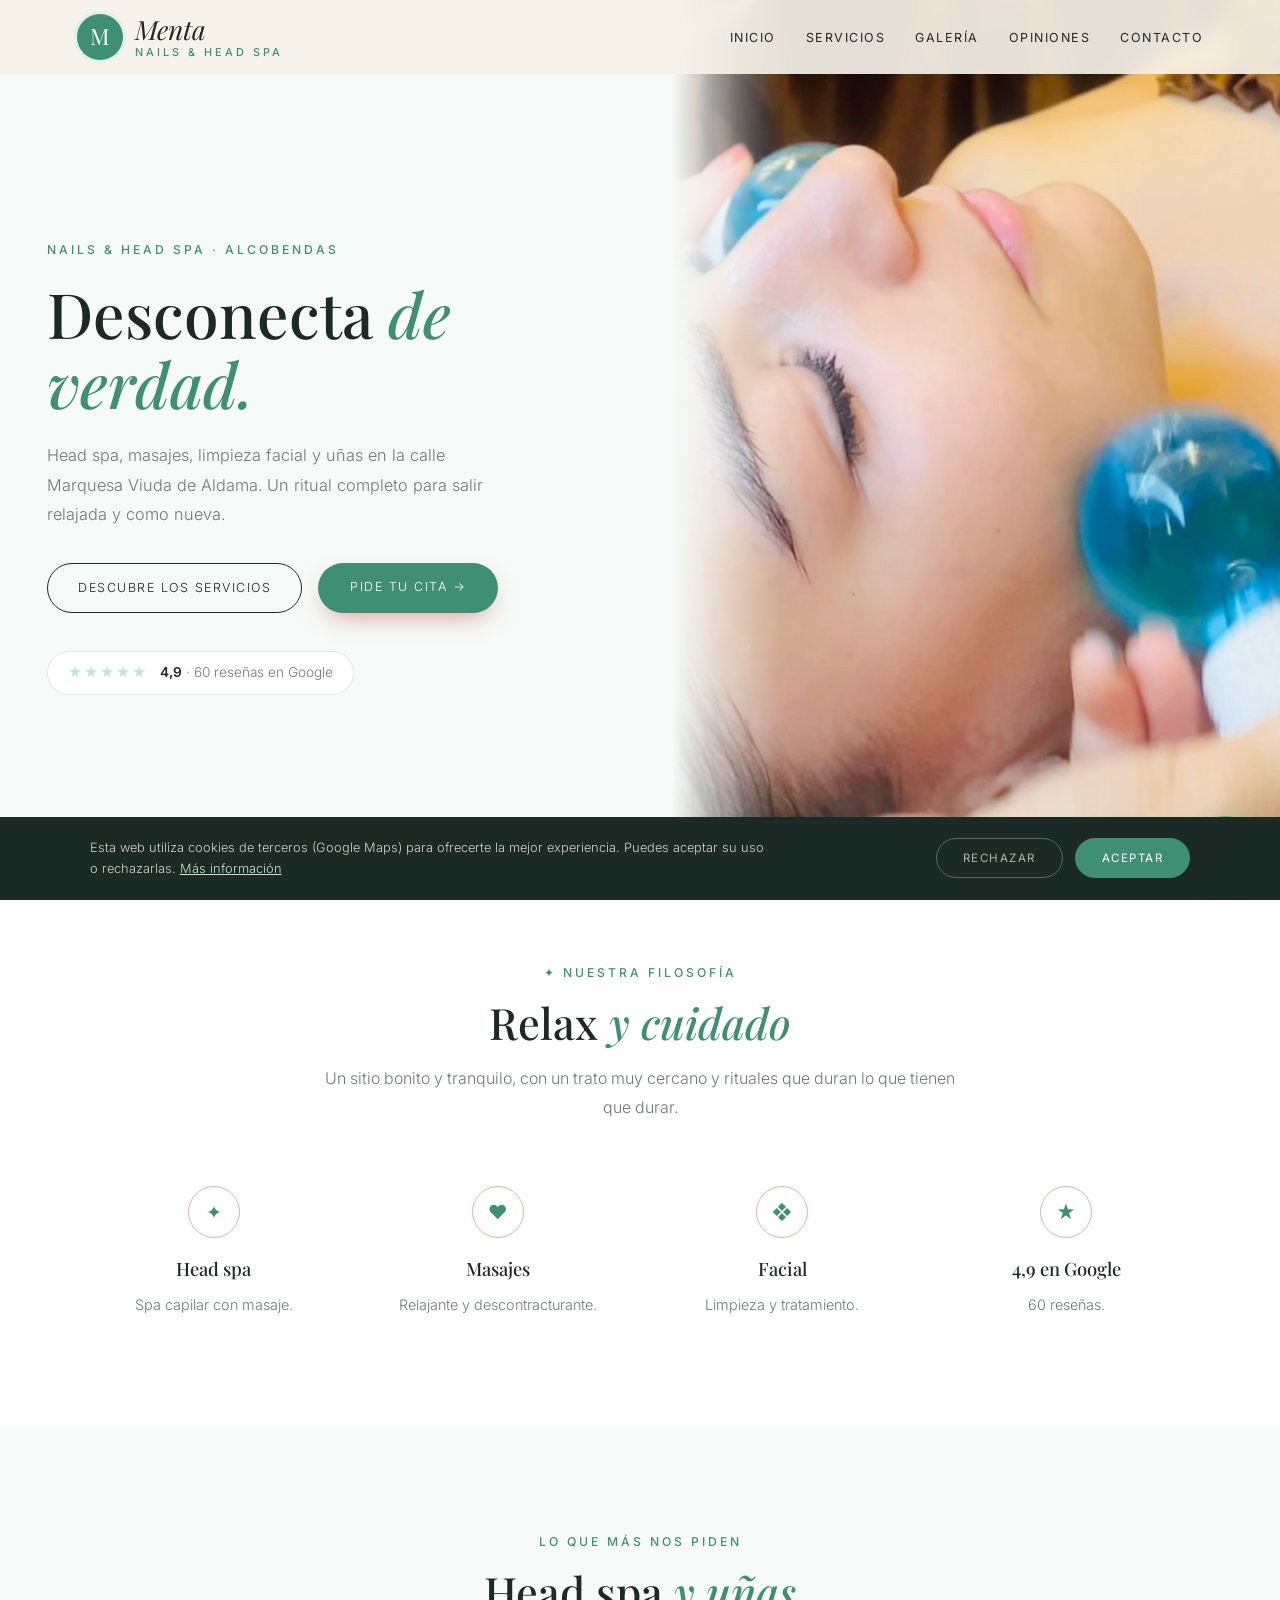
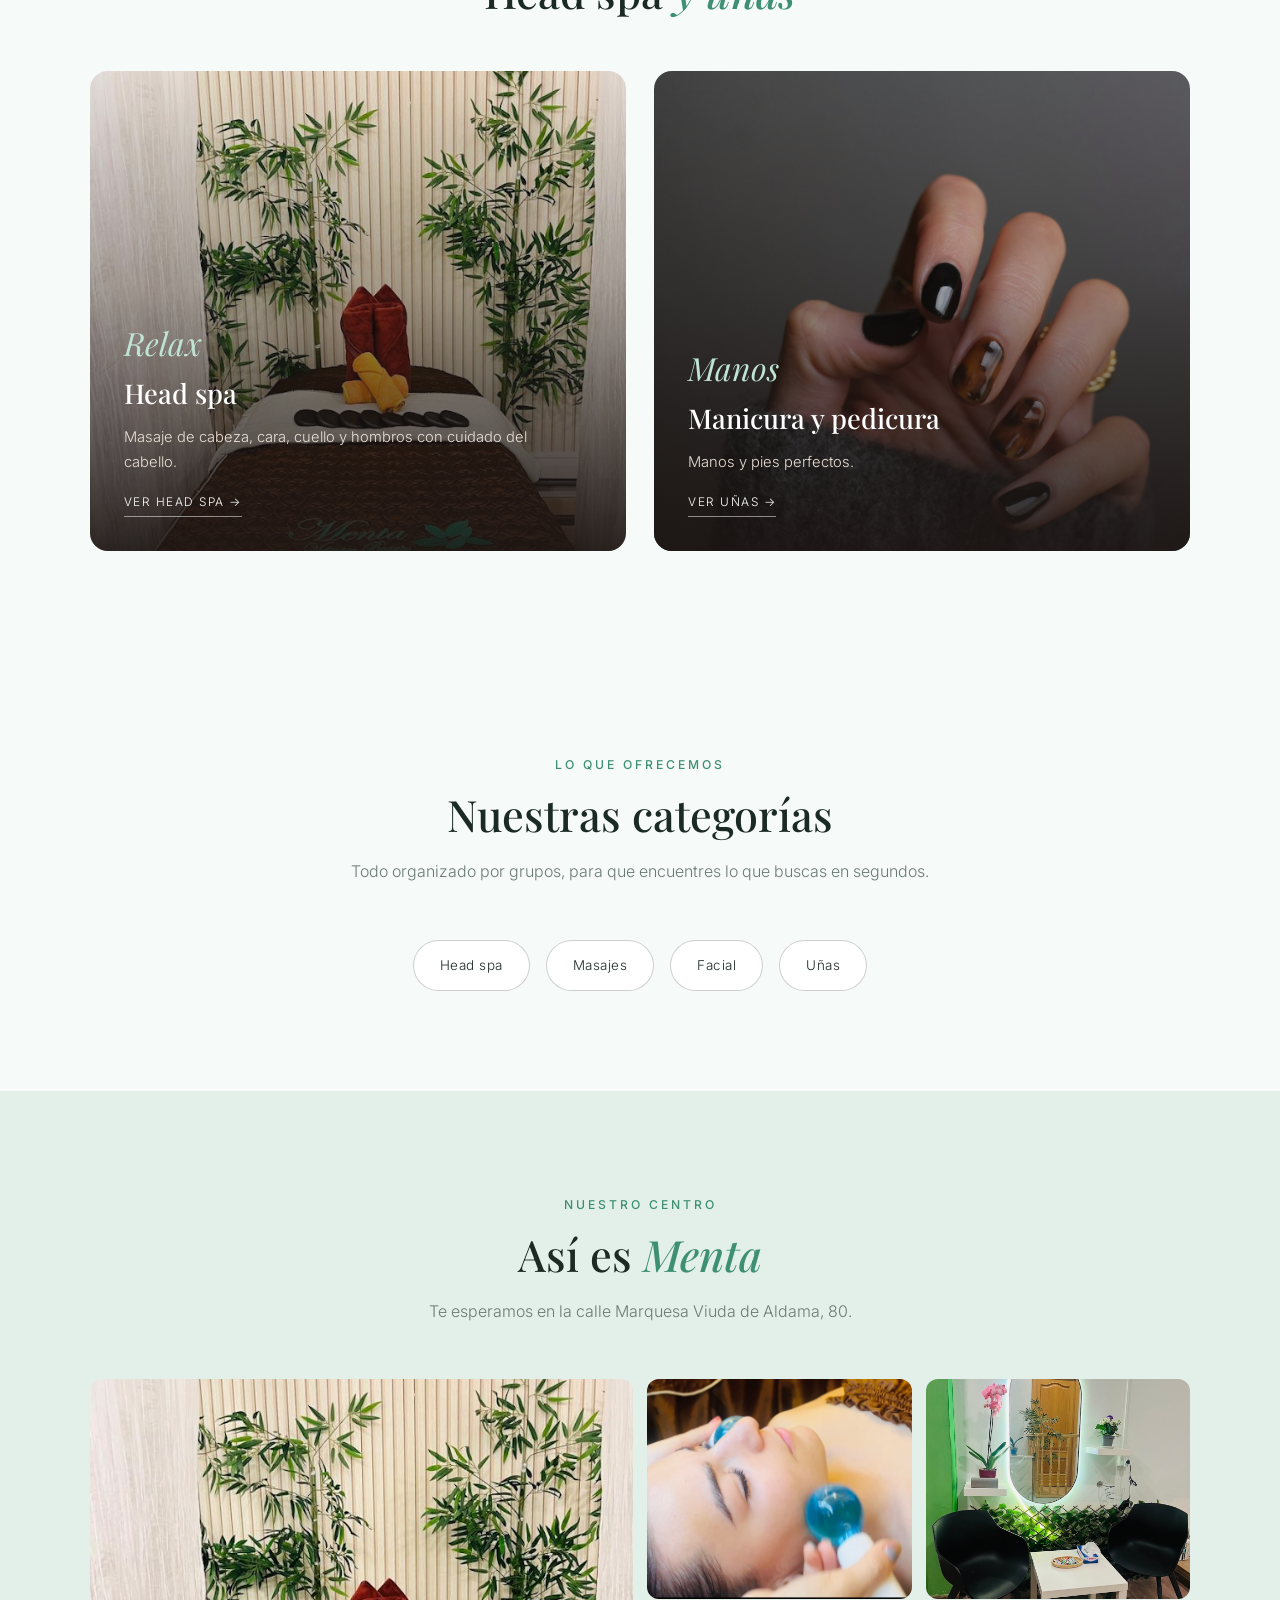
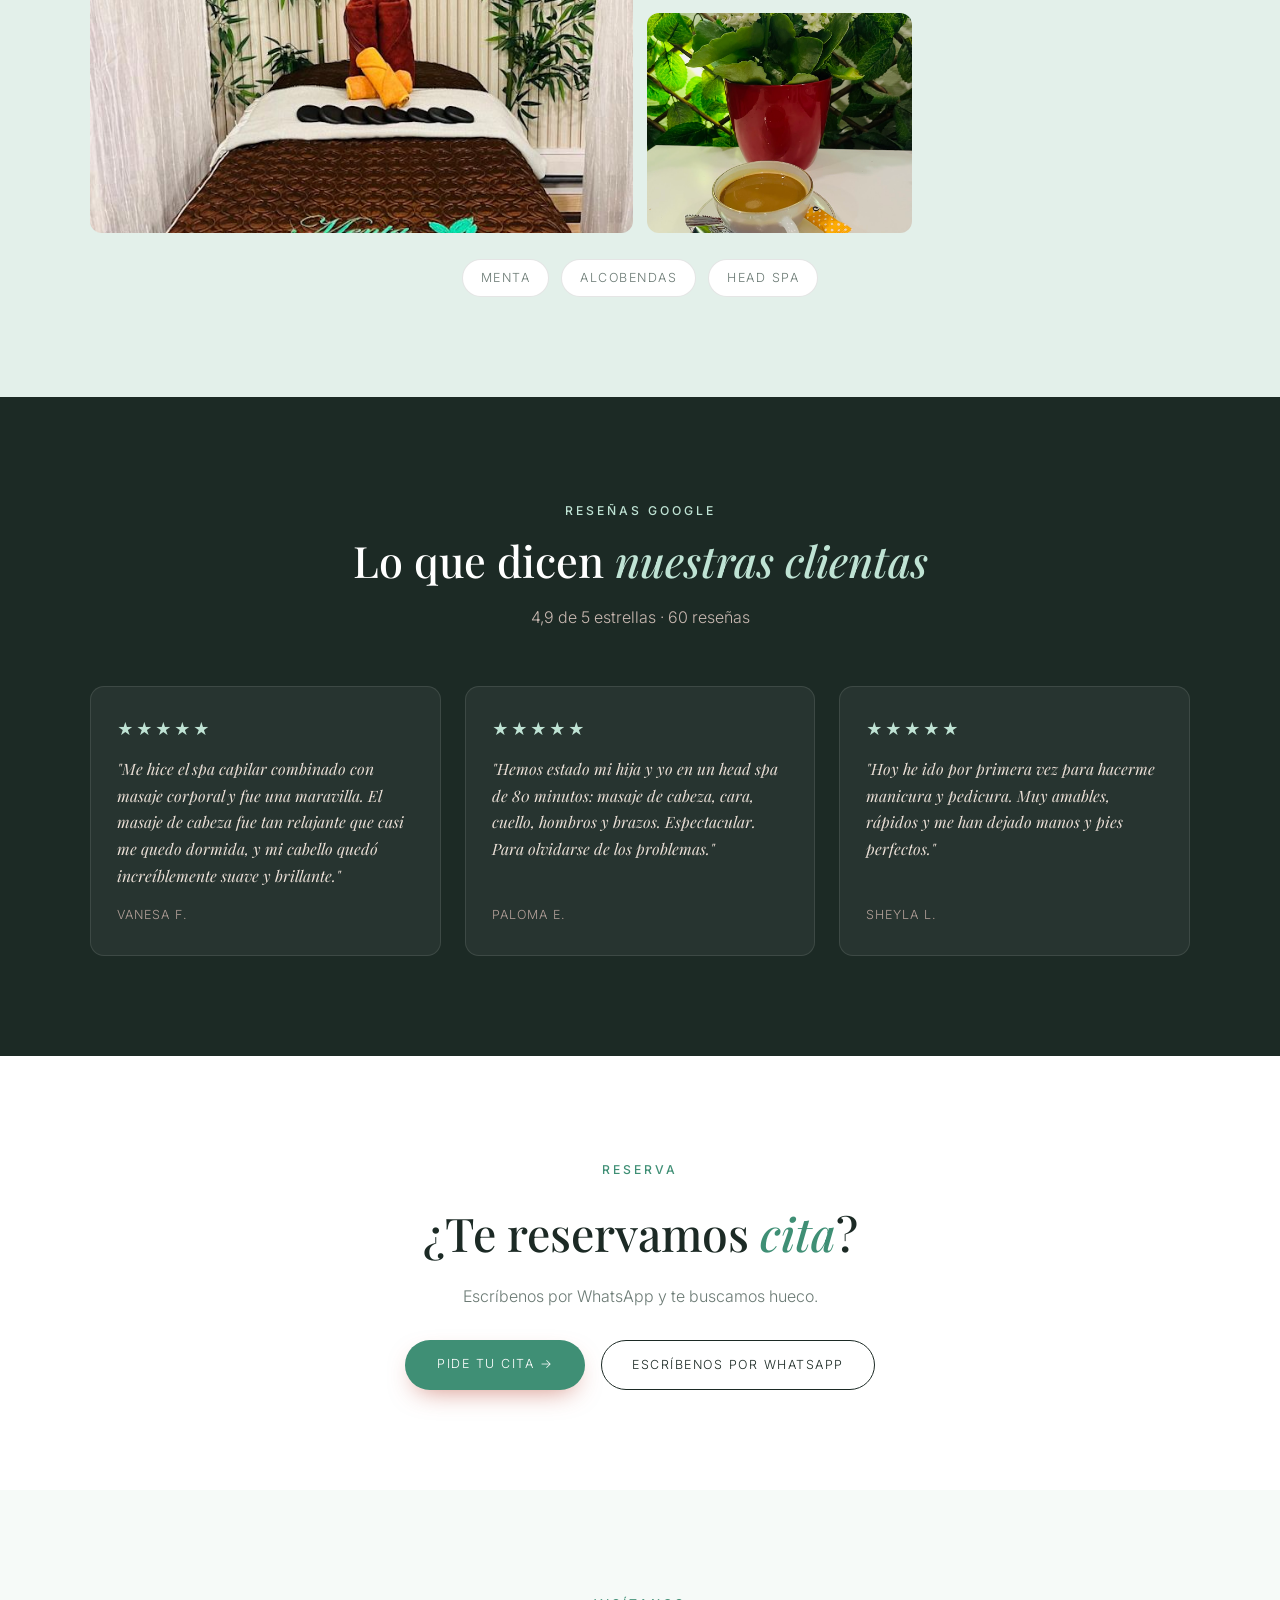
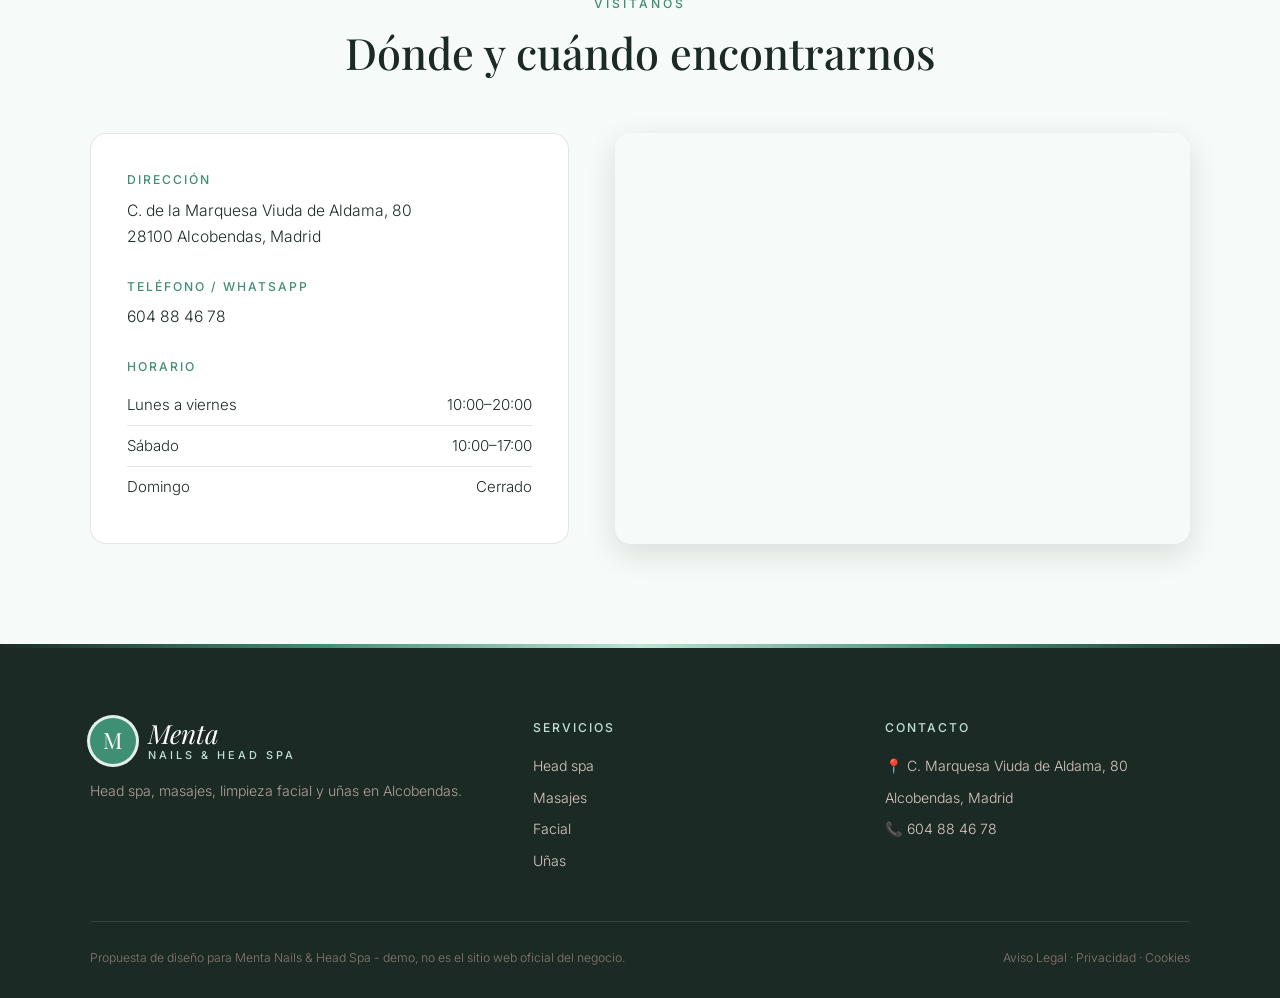
==== commit 6699ea22: "Add files via upload" ====
--- a/index.html
+++ b/index.html
@@ -7,7 +7,7 @@
 <meta name="description" content="Menta Nails & Head Spa, en C. de la Marquesa Viuda de Aldama 80, Alcobendas. Head spa (spa capilar), masajes, limpieza facial, manicura y pedicura. 4,9★ con 60 reseñas en Google.">
 <meta name="theme-color" content="#1c2a25">
 <meta property="og:title" content="Menta Nails & Head Spa · Alcobendas">
-<meta property="og:image" content="maps_01.jpg">
+<meta property="og:image" content="maps_07.jpg">
 
 <link rel="preconnect" href="https://fonts.googleapis.com"><link rel="preconnect" href="https://fonts.gstatic.com" crossorigin><link href="https://fonts.googleapis.com/css2?family=Playfair+Display:wght@600&family=Inter:wght@300;400;500;600&display=swap" rel="stylesheet">
 <link rel="stylesheet" href="styles.css">
@@ -30,7 +30,7 @@
     </div>
     <a class="hero-rating" href="https://www.google.com/maps/search/?api=1&query=Menta+Nails+%26+Head+Spa,+C.+de+la+Marquesa+Viuda+de+Aldama+80,+Alcobendas" target="_blank" rel="noopener"><span class="stars">★★★★★</span><span><strong>4,9</strong> · 60 reseñas en Google</span></a>
   </div>
-  <div class="hero-img"><img src="maps_01.jpg" alt="Clienta disfrutando del head spa en Menta" style="object-position:center 40%;"></div>
+  <div class="hero-img"><img src="maps_07.jpg" alt="Tratamiento facial en Menta" style="object-position:center 50%;"></div>
 </section>
 
 <section class="trust">
@@ -53,7 +53,7 @@
     <h2>Head spa <em>y uñas</em></h2>
   </div>
   <div class="worlds-grid">
-    <a href="servicios.html#spa" class="world-card"><img src="maps_01.jpg" alt="Head spa"><div class="world-text"><span class="script">Relax</span><h3>Head spa</h3><p>Masaje de cabeza, cara, cuello y hombros con cuidado del cabello.</p><span class="world-link">Ver head spa →</span></div></a>
+    <a href="servicios.html#spa" class="world-card"><img src="maps_04.jpg" alt="Head spa"><div class="world-text"><span class="script">Relax</span><h3>Head spa</h3><p>Masaje de cabeza, cara, cuello y hombros con cuidado del cabello.</p><span class="world-link">Ver head spa →</span></div></a>
     <a href="servicios.html#unas" class="world-card"><img src="u_semi.jpg" alt="Manicura y pedicura"><div class="world-text"><span class="script">Manos</span><h3>Manicura y pedicura</h3><p>Manos y pies perfectos.</p><span class="world-link">Ver uñas →</span></div></a>
   </div>
 </section>
@@ -80,7 +80,6 @@
   </div>
   <div class="gallery">
     <figure class="big"><img src="maps_04.jpg" alt="Cabina de masaje de Menta" loading="lazy"></figure>
-    <figure><img src="maps_01.jpg" alt="Head spa" loading="lazy"></figure>
     <figure><img src="maps_07.jpg" alt="Tratamiento facial" loading="lazy"></figure>
     <figure><img src="maps_03.jpg" alt="Zona de espera" loading="lazy"></figure>
     <figure><img src="maps_05.jpg" alt="Un café antes de empezar" loading="lazy"></figure>
